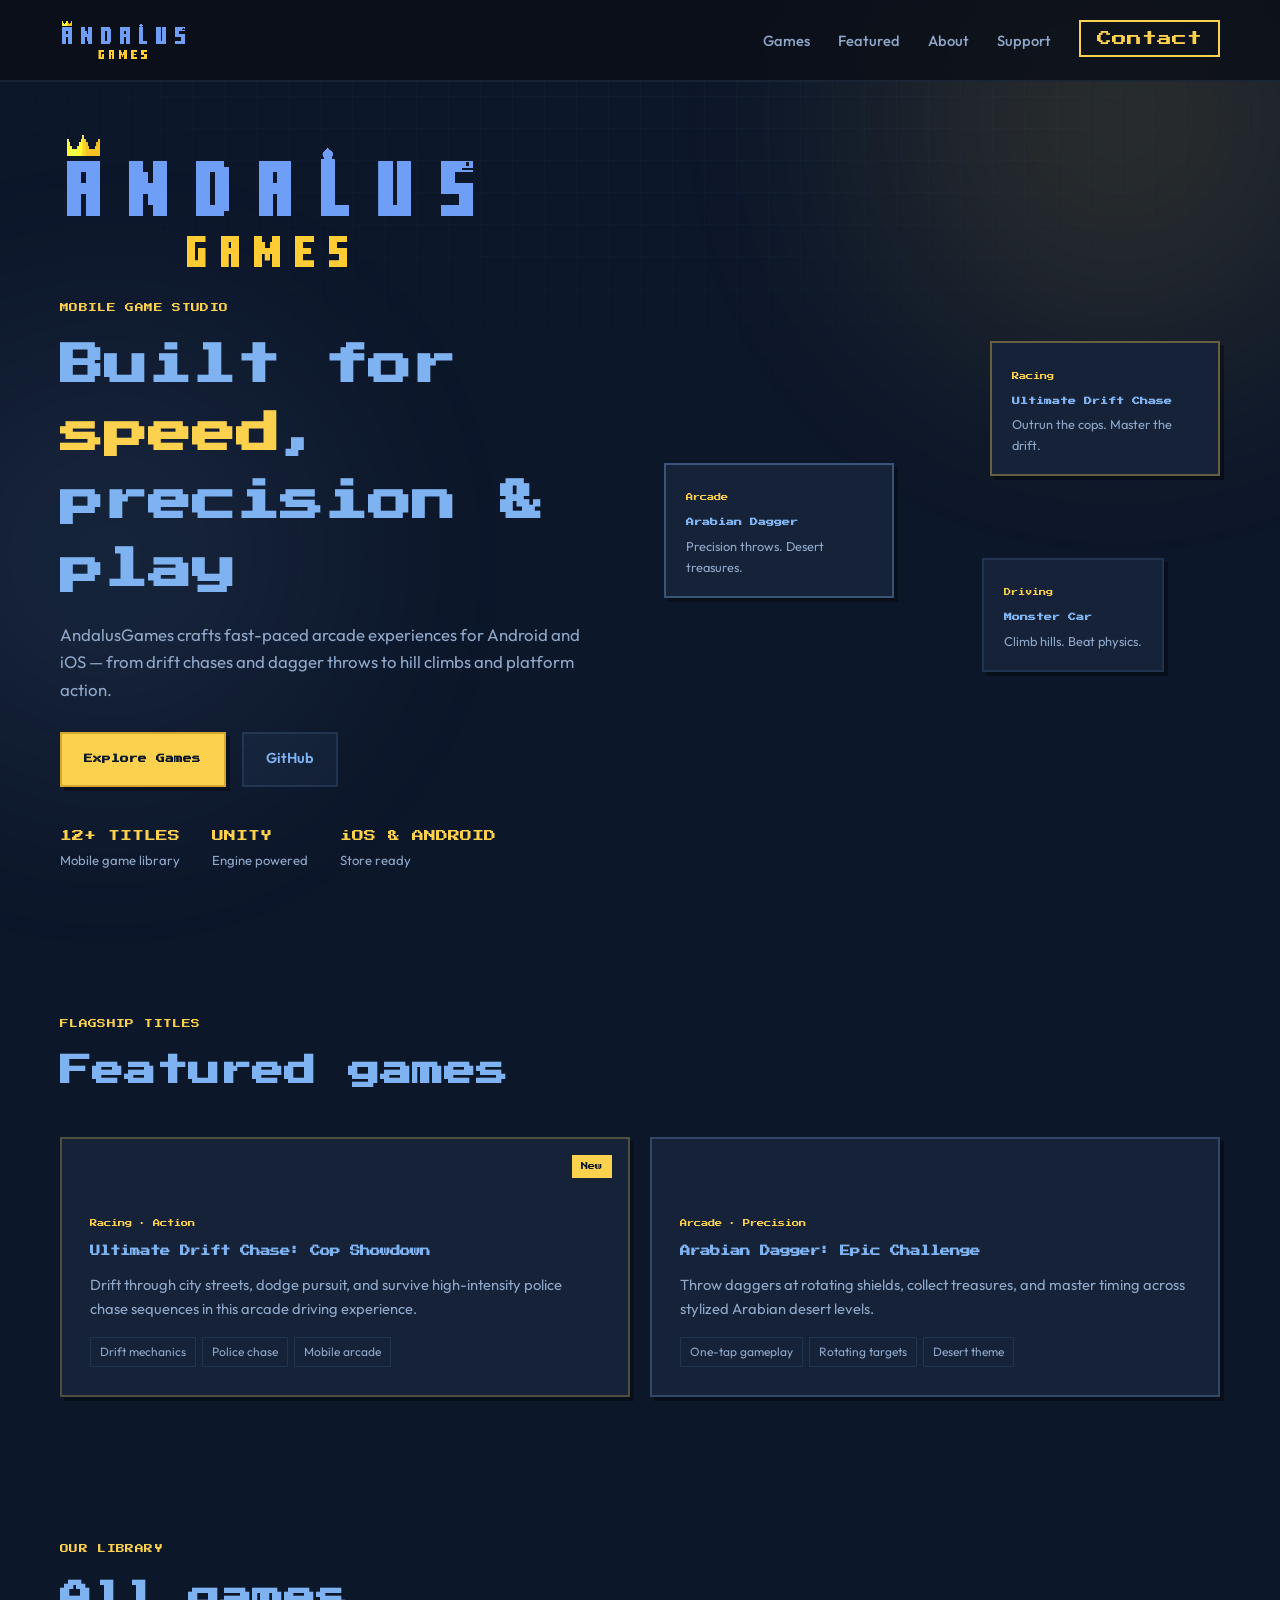
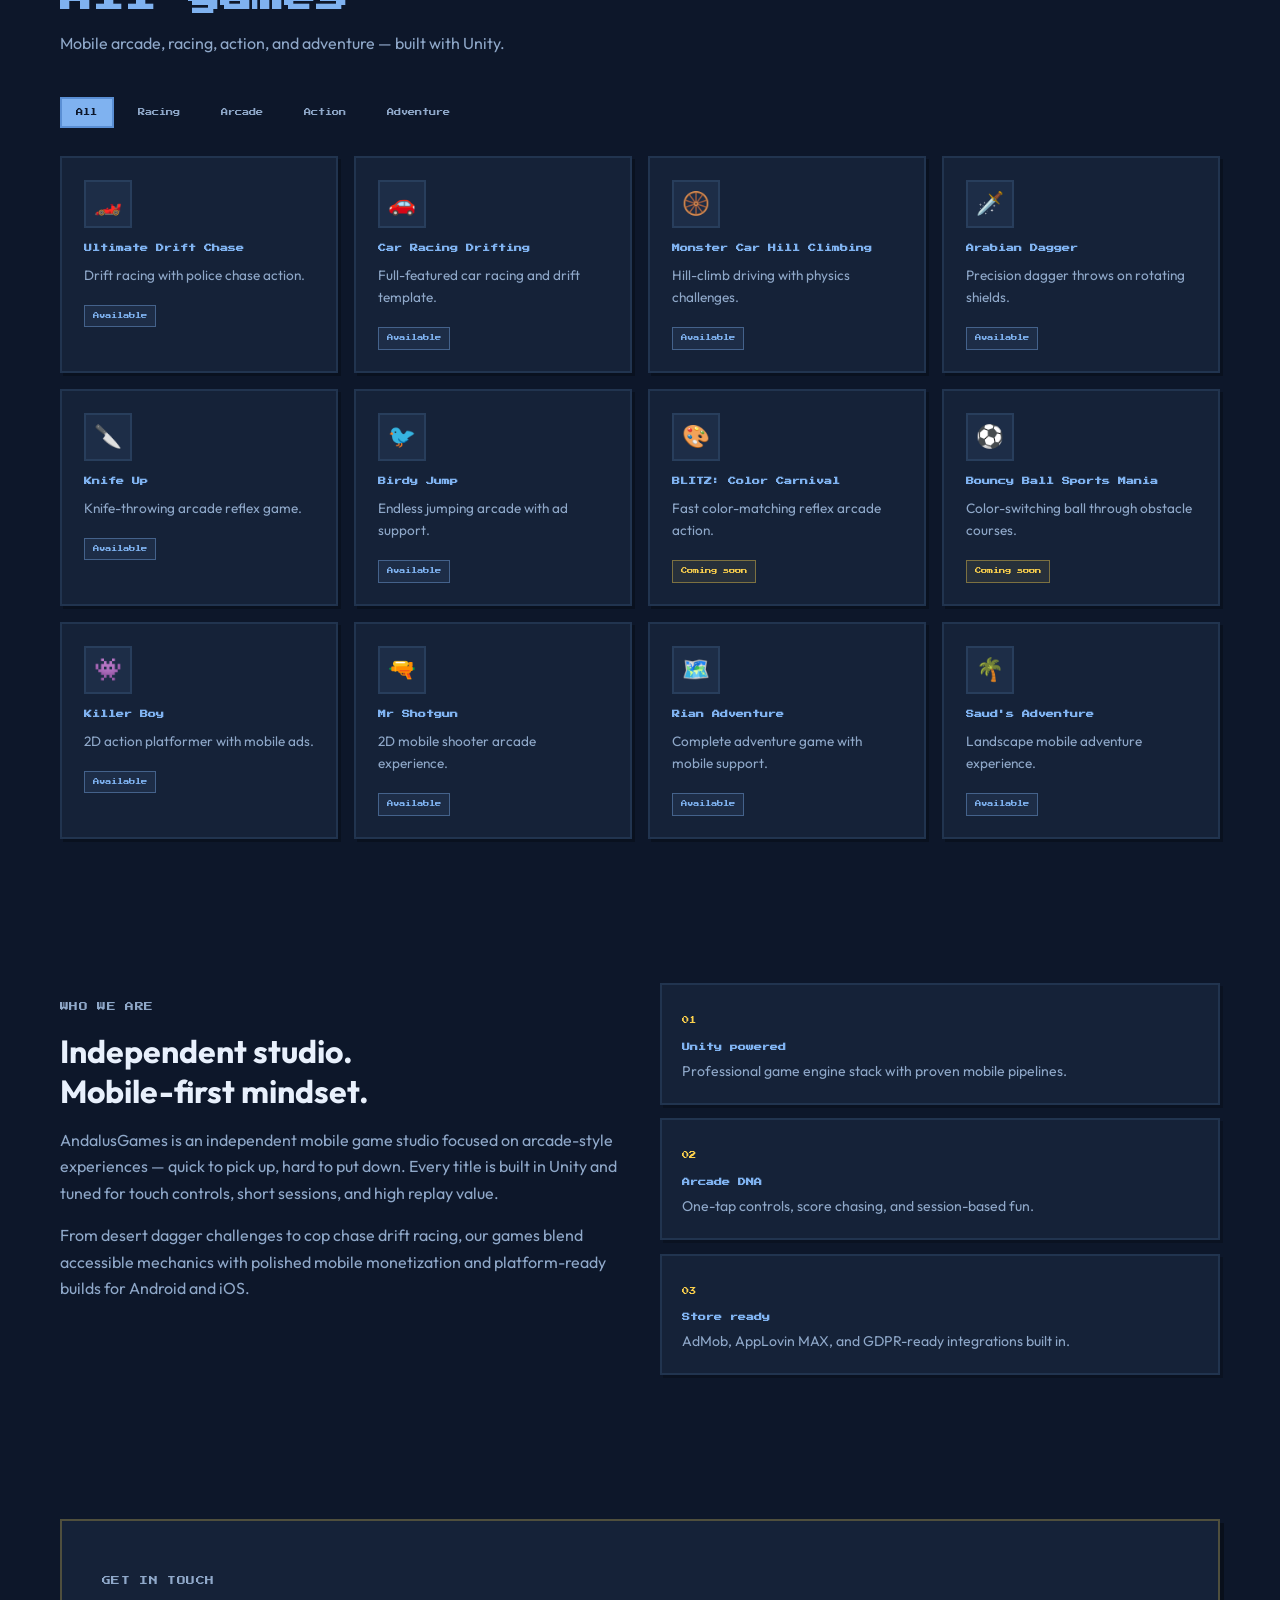
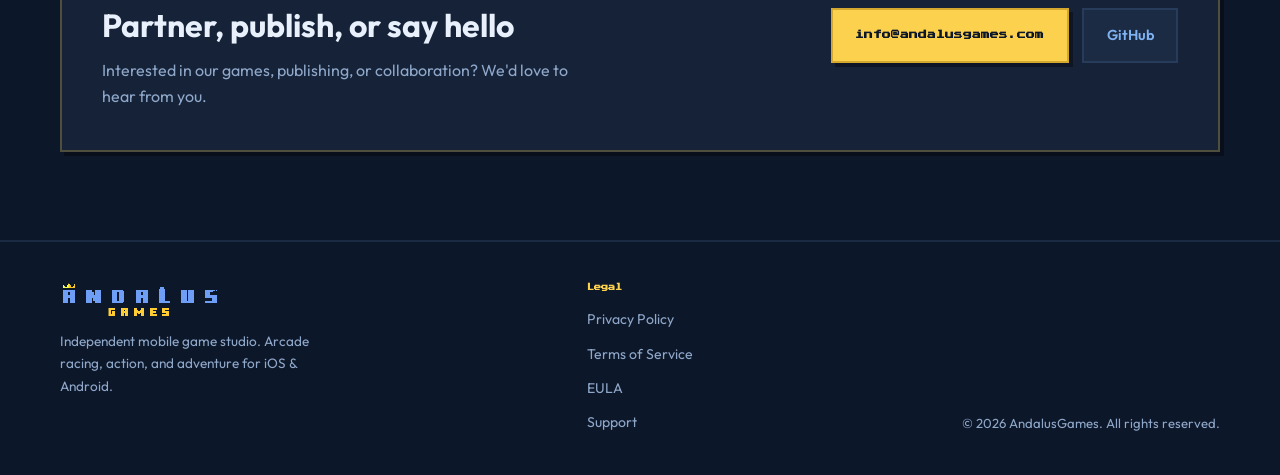
==== index.html @ f5eb5233 "Launch AndalusGames marketing site with legal pages. Replace placeholder template with branded stati" ====
<!DOCTYPE html>
<html lang="en">
<head>
  <meta charset="UTF-8" />
  <meta name="viewport" content="width=device-width, initial-scale=1.0" />
  <meta name="description" content="AndalusGames — mobile arcade and action games. Drift racing, Arabian dagger challenges, hill climbing, shooters, and more for Android and iOS." />
  <meta name="theme-color" content="#0d172a" />
  <meta property="og:title" content="AndalusGames — Mobile Game Studio" />
  <meta property="og:description" content="Fast-paced mobile arcade games built with Unity. Play. Drift. Conquer." />
  <meta property="og:url" content="https://andalusgames.com/" />
  <meta property="og:image" content="https://andalusgames.com/assets/logo.png" />
  <meta property="og:type" content="website" />
  <title>AndalusGames — Mobile Game Studio</title>
  <link rel="preconnect" href="https://fonts.googleapis.com" />
  <link rel="preconnect" href="https://fonts.gstatic.com" crossorigin />
  <link href="https://fonts.googleapis.com/css2?family=Outfit:wght@400;500;600;700&family=Press+Start+2P&display=swap" rel="stylesheet" />
  <link rel="stylesheet" href="css/style.css" />
  <link rel="icon" type="image/png" href="assets/favicon-32.png" />
  <link rel="apple-touch-icon" href="assets/apple-touch-icon.png" />
</head>
<body>
  <div class="bg-grid" aria-hidden="true"></div>
  <div class="bg-glow bg-glow--gold" aria-hidden="true"></div>
  <div class="bg-glow bg-glow--blue" aria-hidden="true"></div>

  <header class="header" id="top">
    <nav class="nav container">
      <a class="logo" href="index.html" aria-label="AndalusGames home">
        <img src="assets/logo.png" alt="AndalusGames" width="200" height="70" />
      </a>
      <button class="nav__toggle" id="navToggle" aria-label="Open menu" aria-expanded="false">
        <span></span><span></span><span></span>
      </button>
      <ul class="nav__links" id="navLinks">
        <li><a href="#games">Games</a></li>
        <li><a href="#featured">Featured</a></li>
        <li><a href="#about">About</a></li>
        <li><a href="support.html">Support</a></li>
        <li><a href="#contact" class="nav__cta">Contact</a></li>
      </ul>
    </nav>
  </header>

  <main>
    <section class="hero container">
      <div class="hero__content">
        <img class="hero__logo" src="assets/logo.png" alt="AndalusGames logo" width="420" height="146" />
        <p class="eyebrow">Mobile Game Studio</p>
        <h1>Built for <span class="gradient-text">speed</span>, precision &amp; play</h1>
        <p class="hero__lead">
          AndalusGames crafts fast-paced arcade experiences for Android and iOS —
          from drift chases and dagger throws to hill climbs and platform action.
        </p>
        <div class="hero__actions">
          <a href="#games" class="btn btn--primary">Explore Games</a>
          <a href="https://github.com/AndalusGames" class="btn btn--ghost" target="_blank" rel="noopener noreferrer">GitHub</a>
        </div>
        <dl class="hero__stats">
          <div><dt>12+ TITLES</dt><dd>Mobile game library</dd></div>
          <div><dt>UNITY</dt><dd>Engine powered</dd></div>
          <div><dt>iOS &amp; ANDROID</dt><dd>Store ready</dd></div>
        </dl>
      </div>
      <div class="hero__visual" aria-hidden="true">
        <div class="hero-card hero-card--drift">
          <span class="hero-card__tag">Racing</span>
          <h3>Ultimate Drift Chase</h3>
          <p>Outrun the cops. Master the drift.</p>
        </div>
        <div class="hero-card hero-card--dagger">
          <span class="hero-card__tag">Arcade</span>
          <h3>Arabian Dagger</h3>
          <p>Precision throws. Desert treasures.</p>
        </div>
        <div class="hero-card hero-card--hill">
          <span class="hero-card__tag">Driving</span>
          <h3>Monster Car</h3>
          <p>Climb hills. Beat physics.</p>
        </div>
      </div>
    </section>

    <section class="featured section" id="featured">
      <div class="container">
        <div class="section__head">
          <p class="eyebrow">Flagship titles</p>
          <h2>Featured games</h2>
        </div>
        <div class="featured__grid">
          <article class="game-card game-card--drift">
            <div class="game-card__badge">New</div>
            <div class="game-card__body">
              <span class="game-card__genre">Racing · Action</span>
              <h3>Ultimate Drift Chase: Cop Showdown</h3>
              <p>Drift through city streets, dodge pursuit, and survive high-intensity police chase sequences in this arcade driving experience.</p>
              <ul class="game-card__tags">
                <li>Drift mechanics</li>
                <li>Police chase</li>
                <li>Mobile arcade</li>
              </ul>
            </div>
          </article>
          <article class="game-card game-card--dagger">
            <div class="game-card__body">
              <span class="game-card__genre">Arcade · Precision</span>
              <h3>Arabian Dagger: Epic Challenge</h3>
              <p>Throw daggers at rotating shields, collect treasures, and master timing across stylized Arabian desert levels.</p>
              <ul class="game-card__tags">
                <li>One-tap gameplay</li>
                <li>Rotating targets</li>
                <li>Desert theme</li>
              </ul>
            </div>
          </article>
        </div>
      </div>
    </section>

    <section class="games section" id="games">
      <div class="container">
        <div class="section__head">
          <p class="eyebrow">Our library</p>
          <h2>All games</h2>
          <p class="section__sub">Mobile arcade, racing, action, and adventure — built with Unity.</p>
        </div>
        <div class="filter-bar" role="tablist" aria-label="Filter games by genre">
          <button class="filter-btn is-active" data-filter="all" role="tab" aria-selected="true">All</button>
          <button class="filter-btn" data-filter="racing" role="tab">Racing</button>
          <button class="filter-btn" data-filter="arcade" role="tab">Arcade</button>
          <button class="filter-btn" data-filter="action" role="tab">Action</button>
          <button class="filter-btn" data-filter="adventure" role="tab">Adventure</button>
        </div>
        <div class="games__grid" id="gamesGrid">
          <article class="game-tile" data-genre="racing">
            <div class="game-tile__icon">🏎️</div>
            <h3>Ultimate Drift Chase</h3>
            <p>Drift racing with police chase action.</p>
            <span class="status status--live">Available</span>
          </article>
          <article class="game-tile" data-genre="racing">
            <div class="game-tile__icon">🚗</div>
            <h3>Car Racing Drifting</h3>
            <p>Full-featured car racing and drift template.</p>
            <span class="status status--live">Available</span>
          </article>
          <article class="game-tile" data-genre="racing">
            <div class="game-tile__icon">🛞</div>
            <h3>Monster Car Hill Climbing</h3>
            <p>Hill-climb driving with physics challenges.</p>
            <span class="status status--live">Available</span>
          </article>
          <article class="game-tile" data-genre="arcade">
            <div class="game-tile__icon">🗡️</div>
            <h3>Arabian Dagger</h3>
            <p>Precision dagger throws on rotating shields.</p>
            <span class="status status--live">Available</span>
          </article>
          <article class="game-tile" data-genre="arcade">
            <div class="game-tile__icon">🔪</div>
            <h3>Knife Up</h3>
            <p>Knife-throwing arcade reflex game.</p>
            <span class="status status--live">Available</span>
          </article>
          <article class="game-tile" data-genre="arcade">
            <div class="game-tile__icon">🐦</div>
            <h3>Birdy Jump</h3>
            <p>Endless jumping arcade with ad support.</p>
            <span class="status status--live">Available</span>
          </article>
          <article class="game-tile" data-genre="arcade">
            <div class="game-tile__icon">🎨</div>
            <h3>BLITZ: Color Carnival</h3>
            <p>Fast color-matching reflex arcade action.</p>
            <span class="status status--soon">Coming soon</span>
          </article>
          <article class="game-tile" data-genre="arcade">
            <div class="game-tile__icon">⚽</div>
            <h3>Bouncy Ball Sports Mania</h3>
            <p>Color-switching ball through obstacle courses.</p>
            <span class="status status--soon">Coming soon</span>
          </article>
          <article class="game-tile" data-genre="action">
            <div class="game-tile__icon">👾</div>
            <h3>Killer Boy</h3>
            <p>2D action platformer with mobile ads.</p>
            <span class="status status--live">Available</span>
          </article>
          <article class="game-tile" data-genre="action">
            <div class="game-tile__icon">🔫</div>
            <h3>Mr Shotgun</h3>
            <p>2D mobile shooter arcade experience.</p>
            <span class="status status--live">Available</span>
          </article>
          <article class="game-tile" data-genre="adventure">
            <div class="game-tile__icon">🗺️</div>
            <h3>Rian Adventure</h3>
            <p>Complete adventure game with mobile support.</p>
            <span class="status status--live">Available</span>
          </article>
          <article class="game-tile" data-genre="adventure">
            <div class="game-tile__icon">🌴</div>
            <h3>Saud's Adventure</h3>
            <p>Landscape mobile adventure experience.</p>
            <span class="status status--live">Available</span>
          </article>
        </div>
      </div>
    </section>

    <section class="about section" id="about">
      <div class="container about__grid">
        <div class="about__text">
          <p class="eyebrow">Who we are</p>
          <h2>Independent studio.<br />Mobile-first mindset.</h2>
          <p>
            AndalusGames is an independent mobile game studio focused on arcade-style experiences —
            quick to pick up, hard to put down. Every title is built in Unity and tuned for touch controls,
            short sessions, and high replay value.
          </p>
          <p>
            From desert dagger challenges to cop chase drift racing, our games blend accessible mechanics
            with polished mobile monetization and platform-ready builds for Android and iOS.
          </p>
        </div>
        <div class="about__cards">
          <div class="about-card">
            <span class="about-card__num">01</span>
            <h3>Unity powered</h3>
            <p>Professional game engine stack with proven mobile pipelines.</p>
          </div>
          <div class="about-card">
            <span class="about-card__num">02</span>
            <h3>Arcade DNA</h3>
            <p>One-tap controls, score chasing, and session-based fun.</p>
          </div>
          <div class="about-card">
            <span class="about-card__num">03</span>
            <h3>Store ready</h3>
            <p>AdMob, AppLovin MAX, and GDPR-ready integrations built in.</p>
          </div>
        </div>
      </div>
    </section>

    <section class="cta section" id="contact">
      <div class="container cta__box">
        <div>
          <p class="eyebrow">Get in touch</p>
          <h2>Partner, publish, or say hello</h2>
          <p>Interested in our games, publishing, or collaboration? We'd love to hear from you.</p>
        </div>
        <div class="cta__actions">
          <a href="mailto:info@andalusgames.com" class="btn btn--primary">info@andalusgames.com</a>
          <a href="https://github.com/AndalusGames" class="btn btn--ghost" target="_blank" rel="noopener noreferrer">GitHub</a>
        </div>
      </div>
    </section>
  </main>

  <footer class="footer">
    <div class="container footer__inner">
      <div class="footer__brand">
        <a href="index.html"><img src="assets/logo.png" alt="AndalusGames" width="160" height="56" /></a>
        <p>Independent mobile game studio. Arcade racing, action, and adventure for iOS &amp; Android.</p>
      </div>
      <div class="footer__legal">
        <h4>Legal</h4>
        <ul>
          <li><a href="privacy-policy.html">Privacy Policy</a></li>
          <li><a href="terms-of-service.html">Terms of Service</a></li>
          <li><a href="eula.html">EULA</a></li>
          <li><a href="support.html">Support</a></li>
        </ul>
      </div>
      <p class="footer__copy">&copy; <span id="year"></span> AndalusGames. All rights reserved.</p>
    </div>
  </footer>

  <script src="js/main.js"></script>
</body>
</html>
---- css/style.css ----
/* AndalusGames — brand: navy #0d172a, sky blue #7fb2f0, gold #fcd14d */

:root {
  --bg: #0d172a;
  --bg-elevated: #111f35;
  --bg-card: #152238;
  --border: rgba(127, 178, 240, 0.12);
  --text: #e8f0fc;
  --text-muted: #8fa8c9;
  --blue: #7fb2f0;
  --blue-dim: #5a8fd4;
  --gold: #fcd14d;
  --gold-dim: #d4a82e;
  --pixel-shadow: 4px 4px 0 rgba(0, 0, 0, 0.35);
  --radius: 4px;
  --radius-lg: 8px;
  --font: "Outfit", system-ui, sans-serif;
  --font-pixel: "Press Start 2P", monospace;
  --container: 1160px;
  --header-h: 80px;
}

*, *::before, *::after { box-sizing: border-box; margin: 0; padding: 0; }
html { scroll-behavior: smooth; }
body {
  font-family: var(--font);
  background: var(--bg);
  color: var(--text);
  line-height: 1.65;
  overflow-x: hidden;
  -webkit-font-smoothing: antialiased;
}

img { max-width: 100%; display: block; height: auto; }
a { color: var(--blue); text-decoration: none; transition: color 0.2s; }
a:hover { color: var(--gold); }
ul { list-style: none; }
button { font: inherit; cursor: pointer; border: none; background: none; color: inherit; }

.container {
  width: min(100% - 2rem, var(--container));
  margin-inline: auto;
}

.bg-grid {
  position: fixed;
  inset: 0;
  background-image:
    linear-gradient(rgba(127, 178, 240, 0.04) 1px, transparent 1px),
    linear-gradient(90deg, rgba(127, 178, 240, 0.04) 1px, transparent 1px);
  background-size: 32px 32px;
  mask-image: radial-gradient(ellipse 80% 60% at 50% 0%, black, transparent);
  pointer-events: none;
  z-index: 0;
}

.bg-glow {
  position: fixed;
  border-radius: 50%;
  filter: blur(120px);
  pointer-events: none;
  z-index: 0;
}
.bg-glow--gold { width: 480px; height: 480px; background: var(--gold); top: -120px; right: -80px; opacity: 0.12; }
.bg-glow--blue { width: 420px; height: 420px; background: var(--blue); bottom: 15%; left: -100px; opacity: 0.1; }

main, .header, .footer { position: relative; z-index: 1; }

.eyebrow {
  font-family: var(--font-pixel);
  font-size: 0.55rem;
  line-height: 1.8;
  letter-spacing: 0.04em;
  text-transform: uppercase;
  color: var(--gold);
  margin-bottom: 1rem;
}

h1, h2, h3 { line-height: 1.25; font-weight: 700; }
h1 { font-size: clamp(1.6rem, 4vw, 2.75rem); }
h2 { font-size: clamp(1.25rem, 3vw, 2rem); }
h3 { font-size: 1.05rem; }

.hero h1, .section__head h2, .legal-page h1 {
  font-family: var(--font-pixel);
  line-height: 1.55;
  color: var(--blue);
}

.gradient-text {
  color: var(--gold);
}

.section { padding: 4.5rem 0; }
.section__head { margin-bottom: 2.5rem; max-width: 600px; }
.section__sub { color: var(--text-muted); margin-top: 0.5rem; }

/* Header */
.header {
  position: sticky;
  top: 0;
  z-index: 100;
  backdrop-filter: blur(12px);
  background: rgba(13, 23, 42, 0.92);
  border-bottom: 2px solid var(--border);
}

.nav {
  display: flex;
  align-items: center;
  justify-content: space-between;
  height: var(--header-h);
  gap: 1rem;
}

.logo img {
  height: 44px;
  width: auto;
  image-rendering: pixelated;
  image-rendering: crisp-edges;
}

.nav__links {
  display: flex;
  align-items: center;
  gap: 1.75rem;
}

.nav__links a {
  font-size: 0.92rem;
  font-weight: 500;
  color: var(--text-muted);
}
.nav__links a:hover { color: var(--blue); }

.nav__cta {
  padding: 0.55rem 1rem;
  border: 2px solid var(--gold);
  color: var(--gold) !important;
  font-family: var(--font-pixel);
  font-size: 0.5rem;
  line-height: 1.6;
}
.nav__cta:hover { background: rgba(252, 209, 77, 0.1); color: var(--gold) !important; }

.nav__toggle {
  display: none;
  flex-direction: column;
  gap: 5px;
  padding: 4px;
}
.nav__toggle span {
  display: block;
  width: 22px;
  height: 2px;
  background: var(--blue);
}

/* Buttons */
.btn {
  display: inline-flex;
  align-items: center;
  justify-content: center;
  padding: 0.85rem 1.4rem;
  font-weight: 600;
  font-size: 0.9rem;
  border: 2px solid transparent;
  transition: transform 0.15s, box-shadow 0.15s;
}
.btn:hover { transform: translate(-2px, -2px); }

.btn--primary {
  background: var(--gold);
  color: var(--bg);
  border-color: var(--gold-dim);
  box-shadow: var(--pixel-shadow);
  font-family: var(--font-pixel);
  font-size: 0.55rem;
  line-height: 1.7;
}
.btn--primary:hover { color: var(--bg); box-shadow: 6px 6px 0 rgba(0,0,0,0.35); }

.btn--ghost {
  border: 2px solid var(--border);
  color: var(--blue);
  background: rgba(127, 178, 240, 0.06);
}
.btn--ghost:hover { border-color: var(--blue); color: var(--blue); }

/* Hero */
.hero {
  display: grid;
  grid-template-columns: 1fr 1fr;
  gap: 3rem;
  align-items: center;
  min-height: calc(100vh - var(--header-h));
  padding: 3rem 0 4.5rem;
}

.hero__logo {
  max-width: 420px;
  margin-bottom: 1.5rem;
  image-rendering: pixelated;
  image-rendering: crisp-edges;
}

.hero__lead {
  font-size: 1.05rem;
  color: var(--text-muted);
  max-width: 520px;
  margin: 1rem 0 1.75rem;
}

.hero__actions { display: flex; flex-wrap: wrap; gap: 1rem; margin-bottom: 2.5rem; }

.hero__stats {
  display: flex;
  gap: 2rem;
  flex-wrap: wrap;
}
.hero__stats dt {
  font-family: var(--font-pixel);
  font-size: 0.75rem;
  color: var(--gold);
  line-height: 1.6;
}
.hero__stats dd {
  font-size: 0.82rem;
  color: var(--text-muted);
  margin-top: 0.25rem;
}

.hero__visual {
  position: relative;
  height: 380px;
}

.hero-card {
  position: absolute;
  padding: 1.1rem 1.25rem;
  border: 2px solid var(--border);
  background: var(--bg-card);
  box-shadow: var(--pixel-shadow);
  max-width: 230px;
  animation: float 6s ease-in-out infinite;
}
.hero-card h3 { font-family: var(--font-pixel); font-size: 0.5rem; line-height: 1.8; color: var(--blue); margin: 0.4rem 0; }
.hero-card p { font-size: 0.8rem; color: var(--text-muted); }

.hero-card__tag {
  font-family: var(--font-pixel);
  font-size: 0.45rem;
  color: var(--gold);
}

.hero-card--drift { top: 8%; right: 0; border-color: rgba(252,209,77,0.35); }
.hero-card--dagger { top: 40%; left: 0; border-color: rgba(127,178,240,0.35); animation-delay: -2s; }
.hero-card--hill { bottom: 5%; right: 10%; animation-delay: -4s; }

@keyframes float {
  0%, 100% { transform: translateY(0); }
  50% { transform: translateY(-10px); }
}

/* Featured */
.featured__grid {
  display: grid;
  grid-template-columns: repeat(2, 1fr);
  gap: 1.25rem;
}

.game-card {
  border: 2px solid var(--border);
  background: var(--bg-card);
  box-shadow: var(--pixel-shadow);
  min-height: 260px;
  display: flex;
  align-items: flex-end;
  position: relative;
  overflow: hidden;
}

.game-card--drift { border-color: rgba(252,209,77,0.25); }
.game-card--dagger { border-color: rgba(127,178,240,0.25); }

.game-card__body { padding: 1.75rem; width: 100%; }

.game-card__badge {
  position: absolute;
  top: 1rem;
  right: 1rem;
  font-family: var(--font-pixel);
  font-size: 0.45rem;
  padding: 0.35rem 0.6rem;
  background: var(--gold);
  color: var(--bg);
}

.game-card__genre {
  font-family: var(--font-pixel);
  font-size: 0.45rem;
  color: var(--gold);
  line-height: 1.8;
}

.game-card h3 {
  font-family: var(--font-pixel);
  font-size: 0.65rem;
  line-height: 1.7;
  color: var(--blue);
  margin: 0.5rem 0 0.75rem;
}
.game-card p { color: var(--text-muted); font-size: 0.92rem; }

.game-card__tags {
  display: flex;
  flex-wrap: wrap;
  gap: 0.4rem;
  margin-top: 1rem;
}
.game-card__tags li {
  font-size: 0.75rem;
  padding: 0.25rem 0.55rem;
  border: 1px solid var(--border);
  color: var(--text-muted);
}

/* Filter */
.filter-bar {
  display: flex;
  flex-wrap: wrap;
  gap: 0.5rem;
  margin-bottom: 1.75rem;
}

.filter-btn {
  padding: 0.5rem 0.9rem;
  font-family: var(--font-pixel);
  font-size: 0.45rem;
  line-height: 1.6;
  color: var(--text-muted);
  border: 2px solid transparent;
}
.filter-btn:hover { color: var(--blue); border-color: var(--border); }
.filter-btn.is-active {
  color: var(--bg);
  background: var(--blue);
  border-color: var(--blue-dim);
}

.games__grid {
  display: grid;
  grid-template-columns: repeat(auto-fill, minmax(250px, 1fr));
  gap: 1rem;
}

.game-tile {
  padding: 1.35rem;
  border: 2px solid var(--border);
  background: var(--bg-card);
  box-shadow: 3px 3px 0 rgba(0,0,0,0.25);
  transition: transform 0.15s, border-color 0.15s;
}
.game-tile:hover {
  transform: translate(-2px, -2px);
  border-color: rgba(127, 178, 240, 0.35);
  box-shadow: 5px 5px 0 rgba(0,0,0,0.3);
}
.game-tile.is-hidden { display: none; }

.game-tile__icon {
  width: 48px;
  height: 48px;
  border: 2px solid var(--border);
  display: grid;
  place-items: center;
  font-size: 1.4rem;
  margin-bottom: 0.85rem;
  background: rgba(127, 178, 240, 0.08);
}

.game-tile h3 {
  font-family: var(--font-pixel);
  font-size: 0.5rem;
  line-height: 1.8;
  color: var(--blue);
  margin-bottom: 0.5rem;
}
.game-tile p { font-size: 0.85rem; color: var(--text-muted); margin-bottom: 0.85rem; }

.status {
  display: inline-block;
  font-family: var(--font-pixel);
  font-size: 0.4rem;
  padding: 0.3rem 0.5rem;
  border: 1px solid;
}
.status--live { color: var(--blue); border-color: rgba(127,178,240,0.4); background: rgba(127,178,240,0.08); }
.status--soon { color: var(--gold); border-color: rgba(252,209,77,0.4); background: rgba(252,209,77,0.08); }

/* About */
.about__grid {
  display: grid;
  grid-template-columns: 1fr 1fr;
  gap: 2.5rem;
}
.about__text p { color: var(--text-muted); margin-top: 1rem; }

.about__cards { display: flex; flex-direction: column; gap: 0.85rem; }

.about-card {
  padding: 1.25rem;
  border: 2px solid var(--border);
  background: var(--bg-card);
  box-shadow: 3px 3px 0 rgba(0,0,0,0.2);
}
.about-card__num {
  font-family: var(--font-pixel);
  font-size: 0.45rem;
  color: var(--gold);
}
.about-card h3 {
  font-family: var(--font-pixel);
  font-size: 0.5rem;
  line-height: 1.8;
  color: var(--blue);
  margin: 0.5rem 0 0.35rem;
}
.about-card p { font-size: 0.88rem; color: var(--text-muted); }

/* CTA */
.cta__box {
  display: flex;
  align-items: center;
  justify-content: space-between;
  gap: 2rem;
  flex-wrap: wrap;
  padding: 2.5rem;
  border: 2px solid rgba(252, 209, 77, 0.25);
  background: var(--bg-card);
  box-shadow: var(--pixel-shadow);
}
.cta__box p { color: var(--text-muted); margin-top: 0.75rem; max-width: 480px; }
.cta__actions { display: flex; flex-wrap: wrap; gap: 0.85rem; }

/* Legal pages */
.legal-page {
  padding: 3rem 0 5rem;
  max-width: 780px;
}

.legal-page h1 {
  margin-bottom: 0.5rem;
  font-size: clamp(0.9rem, 2.5vw, 1.1rem);
}

.legal-page .legal-updated {
  color: var(--text-muted);
  font-size: 0.88rem;
  margin-bottom: 2rem;
  padding-bottom: 1.5rem;
  border-bottom: 2px solid var(--border);
}

.legal-page h2 {
  font-family: var(--font-pixel);
  font-size: 0.55rem;
  line-height: 1.8;
  color: var(--gold);
  margin: 2rem 0 0.75rem;
}

.legal-page p, .legal-page li {
  color: var(--text-muted);
  font-size: 0.95rem;
  margin-bottom: 0.85rem;
}

.legal-page ul {
  list-style: disc;
  padding-left: 1.25rem;
  margin-bottom: 1rem;
}

.legal-page a { word-break: break-word; }

.legal-nav {
  display: flex;
  flex-wrap: wrap;
  gap: 0.75rem;
  margin-bottom: 2rem;
}
.legal-nav a {
  font-family: var(--font-pixel);
  font-size: 0.45rem;
  line-height: 1.6;
  padding: 0.5rem 0.75rem;
  border: 2px solid var(--border);
  color: var(--text-muted);
}
.legal-nav a:hover, .legal-nav a.is-current {
  border-color: var(--blue);
  color: var(--blue);
}

/* Footer */
.footer {
  border-top: 2px solid var(--border);
  padding: 2.5rem 0;
  margin-top: 1rem;
}

.footer__inner {
  display: grid;
  grid-template-columns: 1fr auto 1fr;
  align-items: start;
  gap: 2rem;
}

.footer__brand img {
  height: 36px;
  image-rendering: pixelated;
  margin-bottom: 0.75rem;
}
.footer__brand p {
  font-size: 0.85rem;
  color: var(--text-muted);
  max-width: 280px;
}

.footer__legal h4 {
  font-family: var(--font-pixel);
  font-size: 0.45rem;
  color: var(--gold);
  margin-bottom: 0.75rem;
  line-height: 1.6;
}

.footer__legal ul { display: flex; flex-direction: column; gap: 0.5rem; }
.footer__legal a { font-size: 0.88rem; color: var(--text-muted); }
.footer__legal a:hover { color: var(--blue); }

.footer__copy {
  text-align: right;
  font-size: 0.82rem;
  color: var(--text-muted);
  align-self: end;
}

/* Responsive */
@media (max-width: 900px) {
  .hero { grid-template-columns: 1fr; min-height: auto; }
  .hero__visual { height: 280px; }
  .featured__grid { grid-template-columns: 1fr; }
  .about__grid { grid-template-columns: 1fr; }
  .footer__inner { grid-template-columns: 1fr; text-align: center; }
  .footer__brand p { margin-inline: auto; }
  .footer__copy { text-align: center; }
}

@media (max-width: 720px) {
  .nav__toggle { display: flex; }
  .nav__links {
    position: fixed;
    top: var(--header-h);
    left: 0; right: 0;
    flex-direction: column;
    gap: 0;
    background: rgba(13, 23, 42, 0.98);
    border-bottom: 2px solid var(--border);
    padding: 0.5rem 0;
    transform: translateY(-120%);
    opacity: 0;
    pointer-events: none;
    transition: 0.3s;
  }
  .nav__links.is-open {
    transform: translateY(0);
    opacity: 1;
    pointer-events: auto;
  }
  .nav__links a { display: block; padding: 0.85rem 1.5rem; }
  .cta__box { flex-direction: column; align-items: flex-start; }
}

@media (prefers-reduced-motion: reduce) {
  html { scroll-behavior: auto; }
  .hero-card { animation: none; }
  .btn:hover, .game-tile:hover { transform: none; }
}
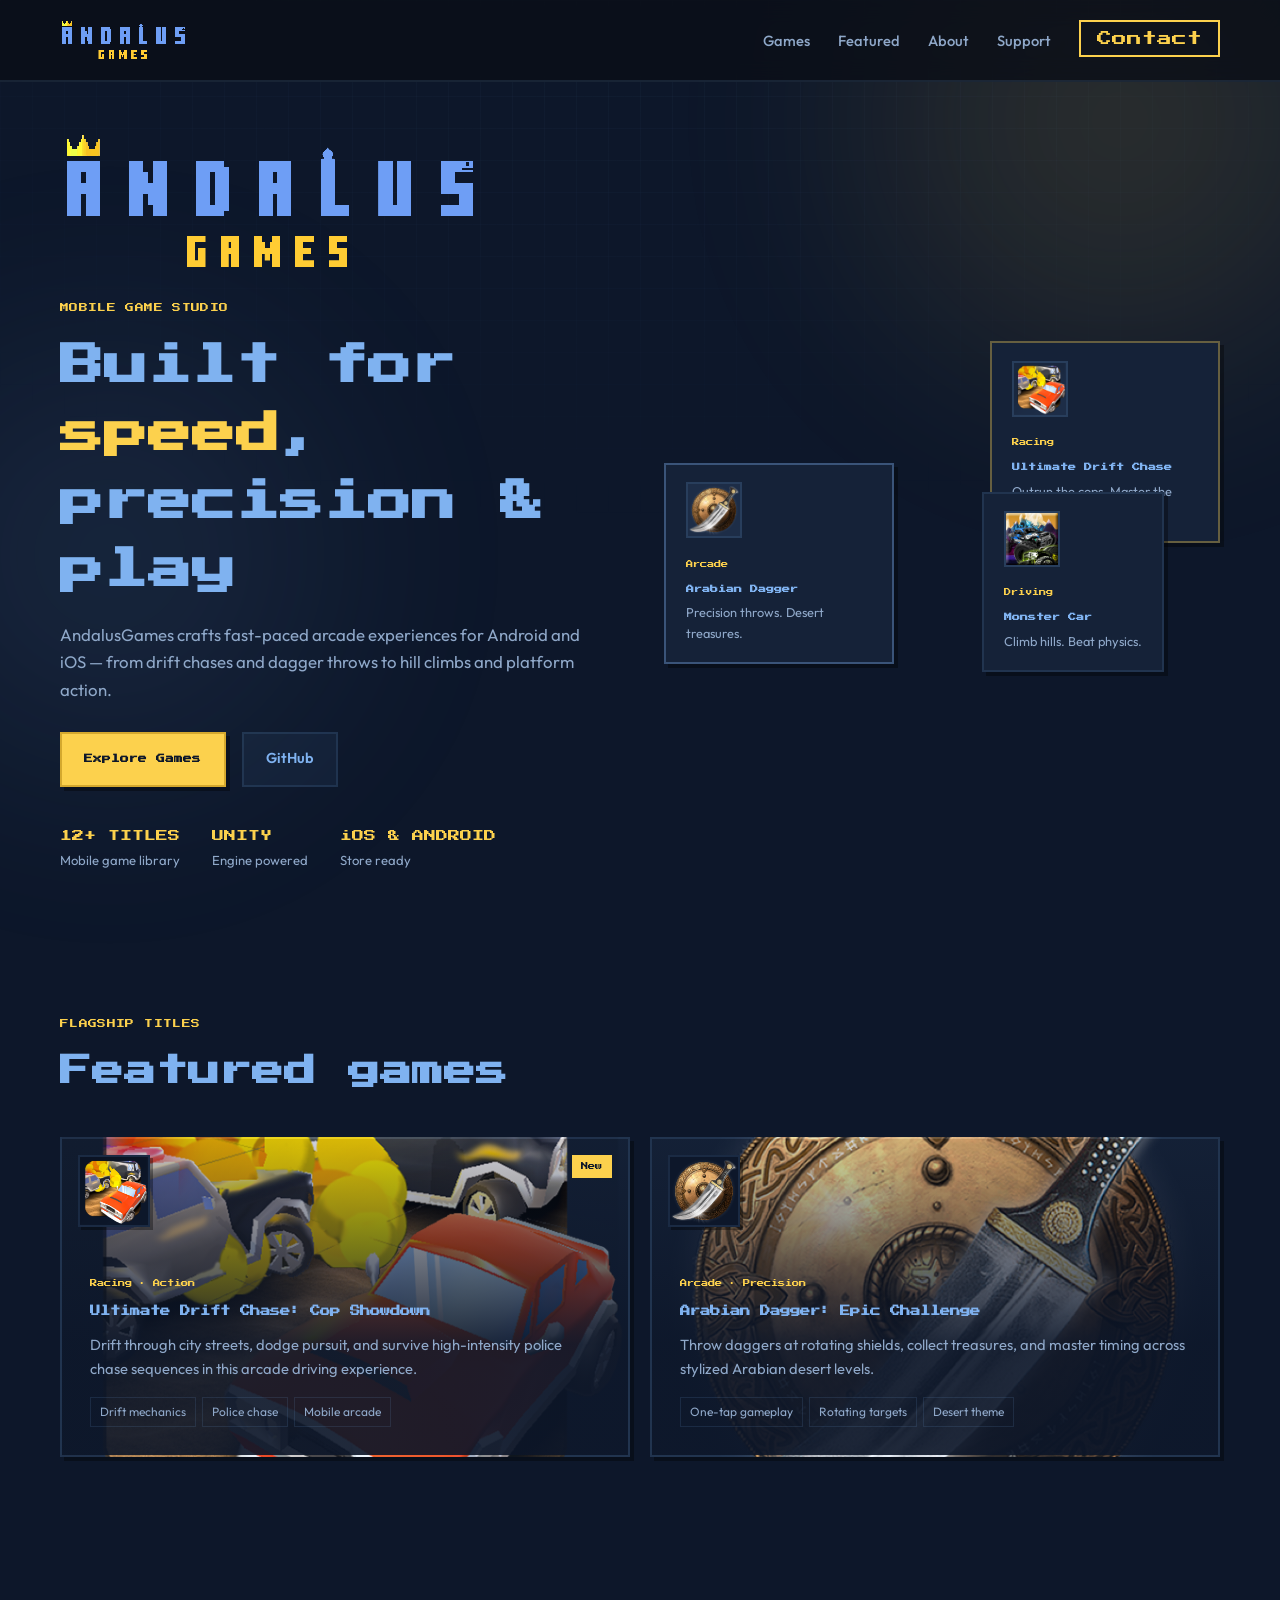
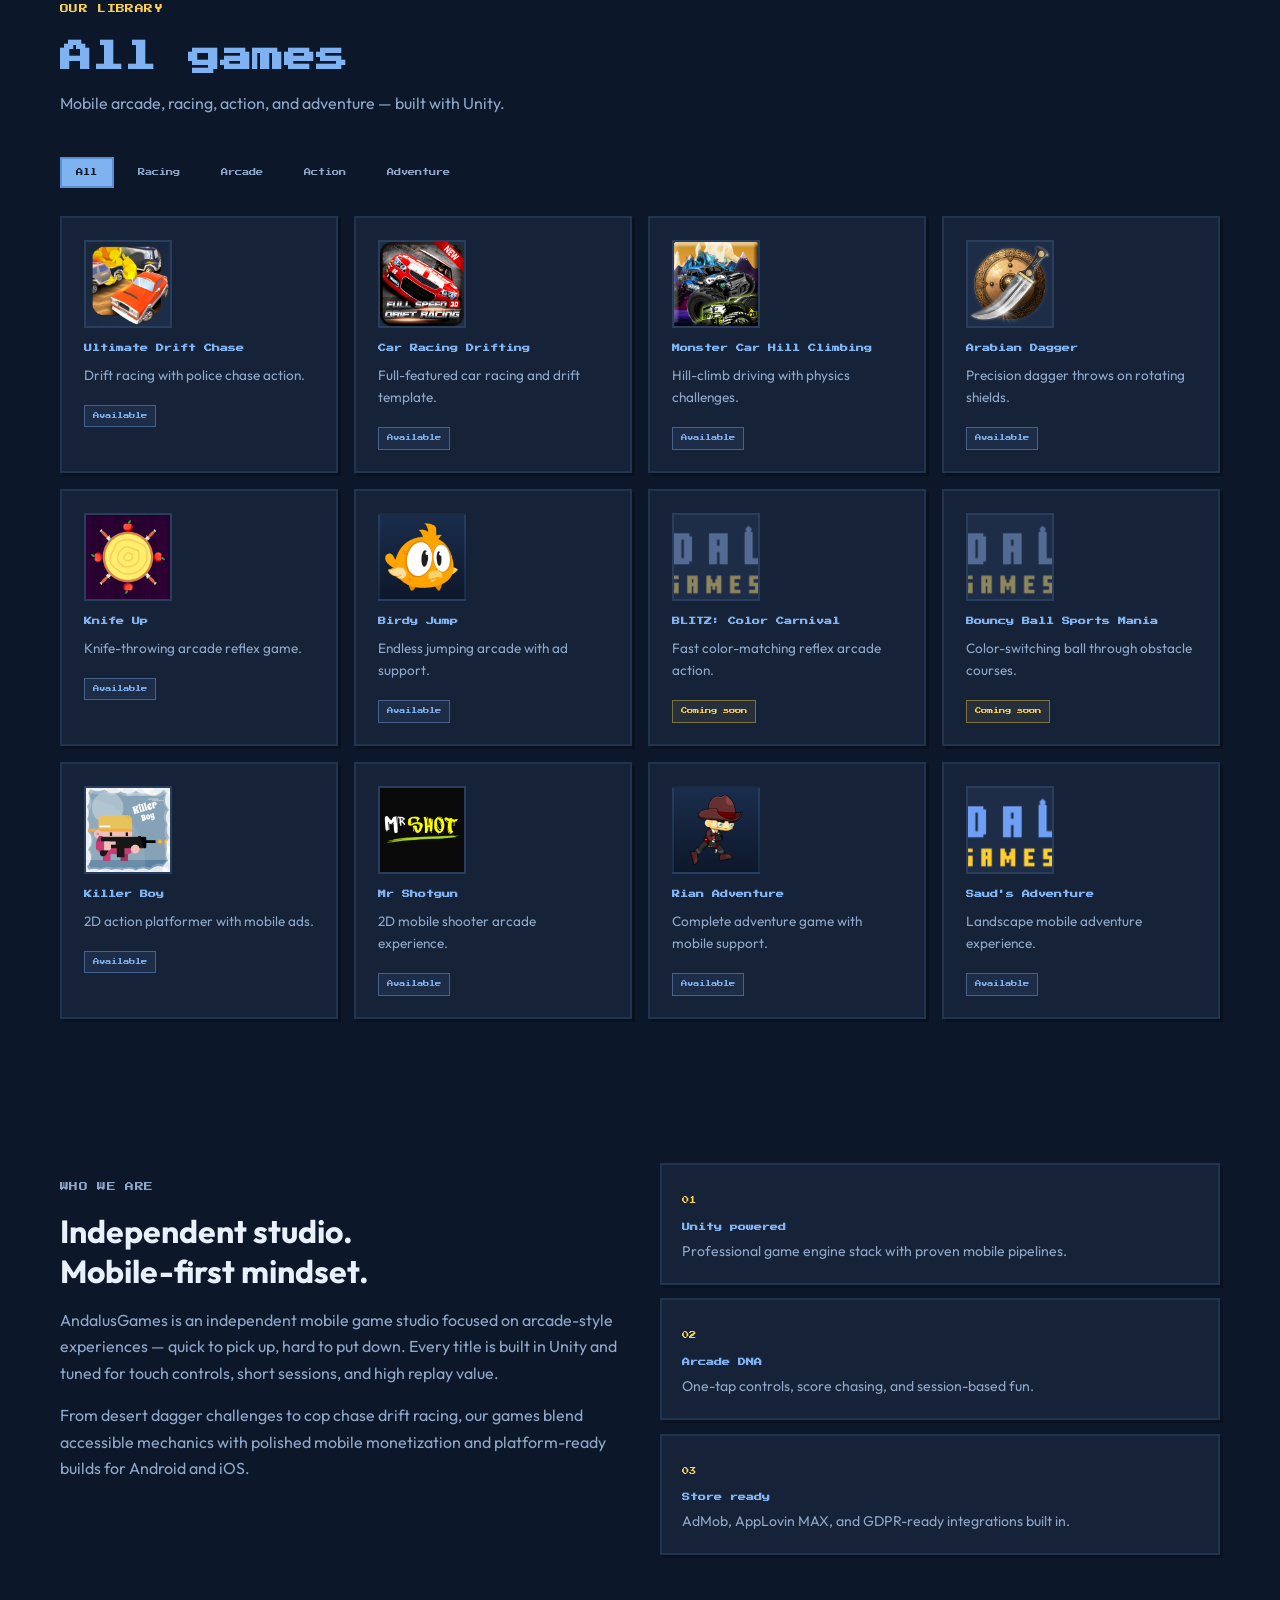
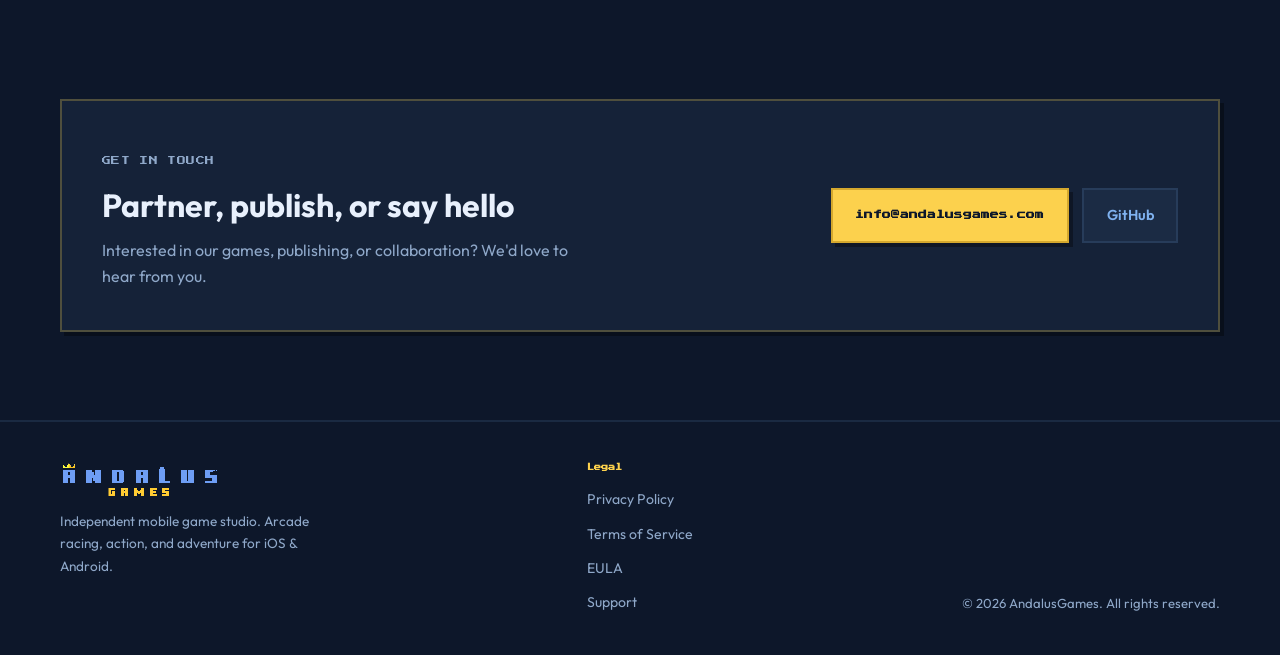
==== commit 9e134ece: "Use real game icons and artwork from Unity projects. Replace emoji placeholders with extracted app i" ====
--- a/index.html
+++ b/index.html
@@ -63,16 +63,19 @@
       </div>
       <div class="hero__visual" aria-hidden="true">
         <div class="hero-card hero-card--drift">
+          <img src="assets/games/ultimate-drift-chase.png" alt="" class="hero-card__thumb" />
           <span class="hero-card__tag">Racing</span>
           <h3>Ultimate Drift Chase</h3>
           <p>Outrun the cops. Master the drift.</p>
         </div>
         <div class="hero-card hero-card--dagger">
+          <img src="assets/games/arabian-dagger.png" alt="" class="hero-card__thumb" />
           <span class="hero-card__tag">Arcade</span>
           <h3>Arabian Dagger</h3>
           <p>Precision throws. Desert treasures.</p>
         </div>
         <div class="hero-card hero-card--hill">
+          <img src="assets/games/monster-car-hill-climbing.png" alt="" class="hero-card__thumb" />
           <span class="hero-card__tag">Driving</span>
           <h3>Monster Car</h3>
           <p>Climb hills. Beat physics.</p>
@@ -87,8 +90,9 @@
           <h2>Featured games</h2>
         </div>
         <div class="featured__grid">
-          <article class="game-card game-card--drift">
+          <article class="game-card game-card--drift" style="background-image: linear-gradient(180deg, rgba(13,23,42,0.15) 0%, rgba(13,23,42,0.92) 65%), url('assets/banners/ultimate-drift-chase.jpg');">
             <div class="game-card__badge">New</div>
+            <img src="assets/games/ultimate-drift-chase.png" alt="Ultimate Drift Chase icon" class="game-card__icon" />
             <div class="game-card__body">
               <span class="game-card__genre">Racing · Action</span>
               <h3>Ultimate Drift Chase: Cop Showdown</h3>
@@ -100,7 +104,8 @@
               </ul>
             </div>
           </article>
-          <article class="game-card game-card--dagger">
+          <article class="game-card game-card--dagger" style="background-image: linear-gradient(180deg, rgba(13,23,42,0.15) 0%, rgba(13,23,42,0.92) 65%), url('assets/banners/arabian-dagger.jpg');">
+            <img src="assets/games/arabian-dagger.png" alt="Arabian Dagger icon" class="game-card__icon" />
             <div class="game-card__body">
               <span class="game-card__genre">Arcade · Precision</span>
               <h3>Arabian Dagger: Epic Challenge</h3>
@@ -132,73 +137,73 @@
         </div>
         <div class="games__grid" id="gamesGrid">
           <article class="game-tile" data-genre="racing">
-            <div class="game-tile__icon">🏎️</div>
+            <div class="game-tile__icon"><img src="assets/games/ultimate-drift-chase.png" alt="Ultimate Drift Chase" loading="lazy" /></div>
             <h3>Ultimate Drift Chase</h3>
             <p>Drift racing with police chase action.</p>
             <span class="status status--live">Available</span>
           </article>
           <article class="game-tile" data-genre="racing">
-            <div class="game-tile__icon">🚗</div>
+            <div class="game-tile__icon"><img src="assets/games/car-racing-drifting.png" alt="Car Racing Drifting" loading="lazy" /></div>
             <h3>Car Racing Drifting</h3>
             <p>Full-featured car racing and drift template.</p>
             <span class="status status--live">Available</span>
           </article>
           <article class="game-tile" data-genre="racing">
-            <div class="game-tile__icon">🛞</div>
+            <div class="game-tile__icon"><img src="assets/games/monster-car-hill-climbing.png" alt="Monster Car Hill Climbing" loading="lazy" /></div>
             <h3>Monster Car Hill Climbing</h3>
             <p>Hill-climb driving with physics challenges.</p>
             <span class="status status--live">Available</span>
           </article>
           <article class="game-tile" data-genre="arcade">
-            <div class="game-tile__icon">🗡️</div>
+            <div class="game-tile__icon"><img src="assets/games/arabian-dagger.png" alt="Arabian Dagger" loading="lazy" /></div>
             <h3>Arabian Dagger</h3>
             <p>Precision dagger throws on rotating shields.</p>
             <span class="status status--live">Available</span>
           </article>
           <article class="game-tile" data-genre="arcade">
-            <div class="game-tile__icon">🔪</div>
+            <div class="game-tile__icon"><img src="assets/games/knife-up.png" alt="Knife Up" loading="lazy" /></div>
             <h3>Knife Up</h3>
             <p>Knife-throwing arcade reflex game.</p>
             <span class="status status--live">Available</span>
           </article>
           <article class="game-tile" data-genre="arcade">
-            <div class="game-tile__icon">🐦</div>
+            <div class="game-tile__icon game-tile__icon--character"><img src="assets/games/birdy-jump.png" alt="Birdy Jump" loading="lazy" /></div>
             <h3>Birdy Jump</h3>
             <p>Endless jumping arcade with ad support.</p>
             <span class="status status--live">Available</span>
           </article>
-          <article class="game-tile" data-genre="arcade">
-            <div class="game-tile__icon">🎨</div>
+          <article class="game-tile game-tile--soon" data-genre="arcade">
+            <div class="game-tile__icon"><img src="assets/games/blitz-color-carnival.png" alt="BLITZ Color Carnival" loading="lazy" /></div>
             <h3>BLITZ: Color Carnival</h3>
             <p>Fast color-matching reflex arcade action.</p>
             <span class="status status--soon">Coming soon</span>
           </article>
-          <article class="game-tile" data-genre="arcade">
-            <div class="game-tile__icon">⚽</div>
+          <article class="game-tile game-tile--soon" data-genre="arcade">
+            <div class="game-tile__icon"><img src="assets/games/bouncy-ball-sports-mania.png" alt="Bouncy Ball Sports Mania" loading="lazy" /></div>
             <h3>Bouncy Ball Sports Mania</h3>
             <p>Color-switching ball through obstacle courses.</p>
             <span class="status status--soon">Coming soon</span>
           </article>
           <article class="game-tile" data-genre="action">
-            <div class="game-tile__icon">👾</div>
+            <div class="game-tile__icon"><img src="assets/games/killer-boy.png" alt="Killer Boy" loading="lazy" /></div>
             <h3>Killer Boy</h3>
             <p>2D action platformer with mobile ads.</p>
             <span class="status status--live">Available</span>
           </article>
           <article class="game-tile" data-genre="action">
-            <div class="game-tile__icon">🔫</div>
+            <div class="game-tile__icon game-tile__icon--wide"><img src="assets/games/mr-shotgun.png" alt="Mr Shotgun" loading="lazy" /></div>
             <h3>Mr Shotgun</h3>
             <p>2D mobile shooter arcade experience.</p>
             <span class="status status--live">Available</span>
           </article>
           <article class="game-tile" data-genre="adventure">
-            <div class="game-tile__icon">🗺️</div>
+            <div class="game-tile__icon game-tile__icon--character"><img src="assets/games/rian-adventure.png" alt="Rian Adventure" loading="lazy" /></div>
             <h3>Rian Adventure</h3>
             <p>Complete adventure game with mobile support.</p>
             <span class="status status--live">Available</span>
           </article>
           <article class="game-tile" data-genre="adventure">
-            <div class="game-tile__icon">🌴</div>
+            <div class="game-tile__icon"><img src="assets/games/sauds-adventure.png" alt="Saud's Adventure" loading="lazy" /></div>
             <h3>Saud's Adventure</h3>
             <p>Landscape mobile adventure experience.</p>
             <span class="status status--live">Available</span>
--- a/css/style.css
+++ b/css/style.css
@@ -244,6 +244,14 @@
   max-width: 230px;
   animation: float 6s ease-in-out infinite;
 }
+.hero-card__thumb {
+  width: 56px;
+  height: 56px;
+  object-fit: cover;
+  border: 2px solid var(--border);
+  margin-bottom: 0.65rem;
+  background: rgba(127, 178, 240, 0.08);
+}
 .hero-card h3 { font-family: var(--font-pixel); font-size: 0.5rem; line-height: 1.8; color: var(--blue); margin: 0.4rem 0; }
 .hero-card p { font-size: 0.8rem; color: var(--text-muted); }
 
@@ -271,19 +279,34 @@
 
 .game-card {
   border: 2px solid var(--border);
-  background: var(--bg-card);
+  background: var(--bg-card) center / cover no-repeat;
   box-shadow: var(--pixel-shadow);
-  min-height: 260px;
+  min-height: 320px;
   display: flex;
   align-items: flex-end;
   position: relative;
   overflow: hidden;
 }
 
-.game-card--drift { border-color: rgba(252,209,77,0.25); }
-.game-card--dagger { border-color: rgba(127,178,240,0.25); }
-
-.game-card__body { padding: 1.75rem; width: 100%; }
+.game-card__icon {
+  position: absolute;
+  top: 1rem;
+  left: 1rem;
+  width: 72px;
+  height: 72px;
+  object-fit: cover;
+  border: 2px solid var(--border);
+  box-shadow: 3px 3px 0 rgba(0,0,0,0.35);
+  background: var(--bg);
+  z-index: 1;
+}
+
+.game-card__body {
+  padding: 1.75rem;
+  width: 100%;
+  position: relative;
+  z-index: 1;
+}
 
 .game-card__badge {
   position: absolute;
@@ -369,14 +392,42 @@
 .game-tile.is-hidden { display: none; }
 
 .game-tile__icon {
-  width: 48px;
-  height: 48px;
-  border: 2px solid var(--border);
-  display: grid;
-  place-items: center;
-  font-size: 1.4rem;
+  width: 88px;
+  height: 88px;
+  border: 2px solid var(--border);
   margin-bottom: 0.85rem;
   background: rgba(127, 178, 240, 0.08);
+  overflow: hidden;
+  display: flex;
+  align-items: center;
+  justify-content: center;
+}
+
+.game-tile__icon img {
+  width: 100%;
+  height: 100%;
+  object-fit: cover;
+  display: block;
+}
+
+.game-tile__icon--character {
+  background: linear-gradient(180deg, #1a2d4d 0%, #0d172a 100%);
+}
+
+.game-tile__icon--character img {
+  object-fit: contain;
+  padding: 0.35rem;
+}
+
+.game-tile__icon--wide img {
+  object-fit: contain;
+  padding: 0.25rem;
+  background: #0a0a0a;
+}
+
+.game-tile--soon .game-tile__icon img {
+  opacity: 0.55;
+  filter: grayscale(0.4);
 }
 
 .game-tile h3 {
